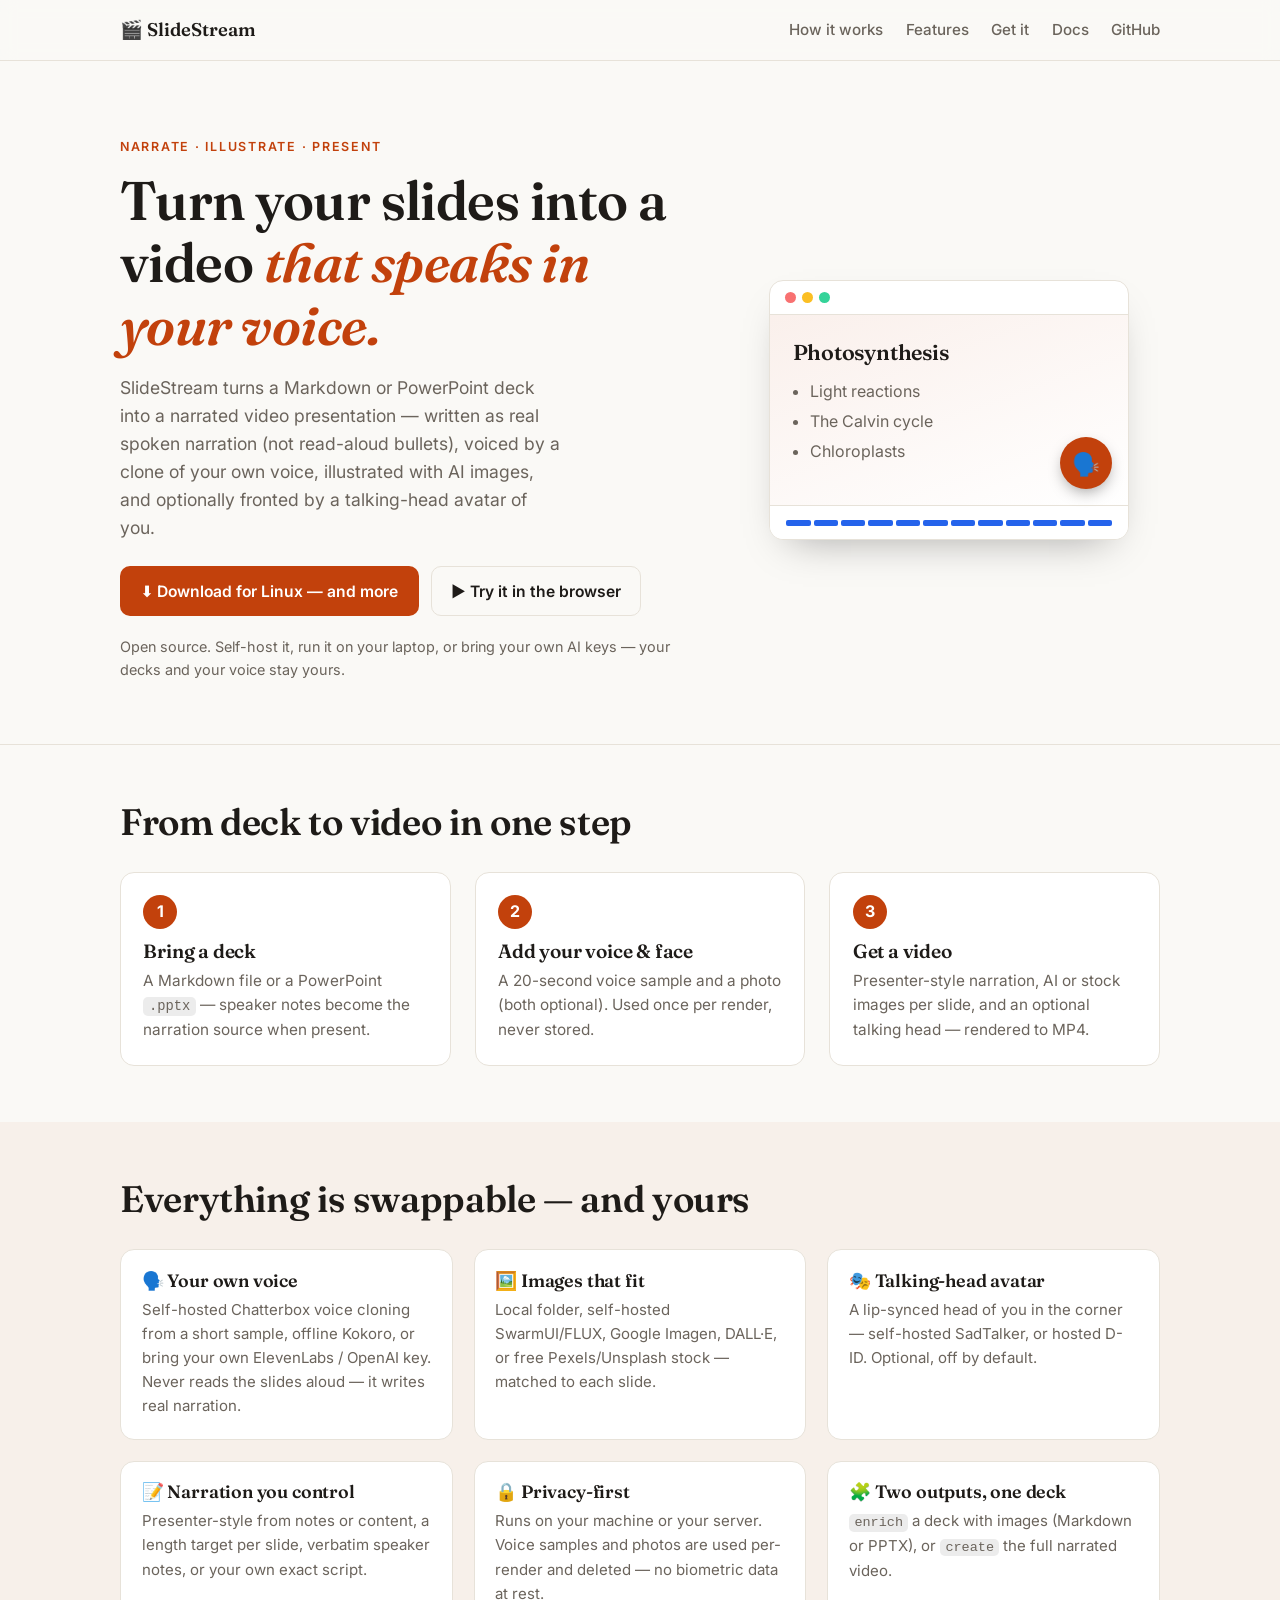
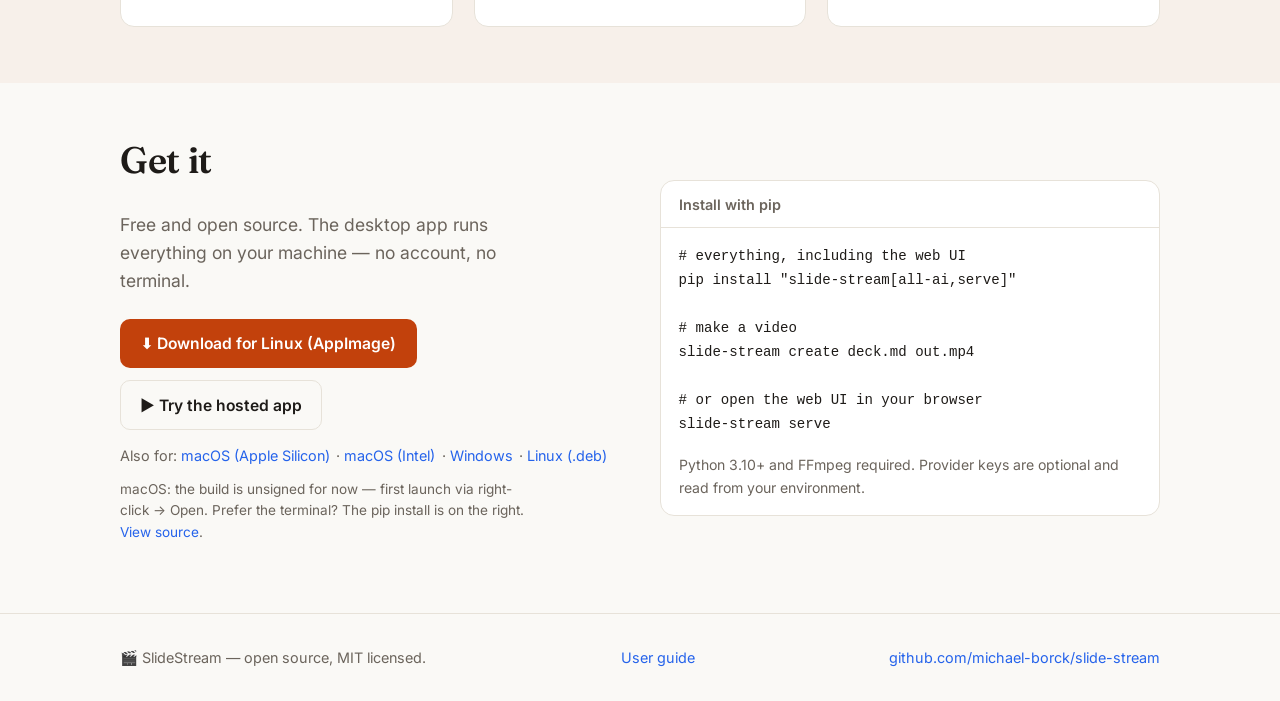
==== landing/index.html @ 820343b2 "chore(desktop): v0.1.21 bundling slide-stream[all]>=2.15.17" ====
<!DOCTYPE html>
<html lang="en">
<head>
  <meta charset="UTF-8">
  <meta name="viewport" content="width=device-width, initial-scale=1.0">
  <title>SlideStream — turn slides into narrated videos in your own voice</title>
  <meta name="description" content="Turn Markdown or PowerPoint decks into narrated video presentations — in your own cloned voice, with AI images and an optional talking-head avatar. Self-hosted or run locally. Open source.">
  <meta property="og:title" content="SlideStream — slides to narrated video, in your voice">
  <meta property="og:description" content="Markdown/PowerPoint → narrated video, with your cloned voice, AI images, and a talking-head avatar. Open source, self-hostable.">
  <meta property="og:type" content="website">
  <link rel="icon" href="favicon.svg" type="image/svg+xml">
  <link rel="preconnect" href="https://fonts.googleapis.com">
  <link href="https://fonts.googleapis.com/css2?family=Fraunces:opsz,wght@9..144,500;9..144,600&family=Inter:wght@400;500;600;700&display=swap" rel="stylesheet">
  <link rel="stylesheet" href="styles.css">
</head>
<body>
  <nav class="nav">
    <div class="container nav-inner">
      <a class="wordmark" href="#top">🎬 SlideStream</a>
      <div class="nav-links">
        <a href="#how">How it works</a>
        <a href="#features">Features</a>
        <a href="#get">Get it</a>
        <a href="https://github.com/michael-borck/slide-stream/blob/main/docs/USER_GUIDE.md">Docs</a>
        <a href="https://github.com/michael-borck/slide-stream">GitHub</a>
      </div>
    </div>
  </nav>

  <header class="hero" id="top">
    <div class="container hero-grid">
      <div class="hero-copy">
        <p class="eyebrow">Narrate · Illustrate · Present</p>
        <h1>Turn your slides into a video <em>that speaks in your voice.</em></h1>
        <p class="sub">
          SlideStream turns a Markdown or PowerPoint deck into a narrated video
          presentation — written as real spoken narration (not read-aloud
          bullets), voiced by a clone of your own voice, illustrated with AI
          images, and optionally fronted by a talking-head avatar of you.
        </p>
        <div class="cta-row">
          <a class="btn btn-primary" id="dlHero" href="#get">⬇ Download the app</a>
          <a class="btn btn-ghost" href="https://app.slidestream.eduserver.au">▶ Try it in the browser</a>
        </div>
        <p class="privacy-tag">Open source. Self-host it, run it on your laptop, or bring your own AI keys — your decks and your voice stay yours.</p>
      </div>

      <div class="hero-visual" aria-hidden="true">
        <div class="slide-card">
          <div class="slide-bar"><span></span><span></span><span></span></div>
          <div class="slide-body">
            <h3>Photosynthesis</h3>
            <ul><li>Light reactions</li><li>The Calvin cycle</li><li>Chloroplasts</li></ul>
            <div class="avatar-bubble">🗣️</div>
          </div>
          <div class="waveform"><i></i><i></i><i></i><i></i><i></i><i></i><i></i><i></i><i></i><i></i><i></i><i></i></div>
        </div>
      </div>
    </div>
  </header>

  <section class="section" id="how">
    <div class="container">
      <h2>From deck to video in one step</h2>
      <div class="steps">
        <div class="step"><div class="step-n">1</div><h3>Bring a deck</h3><p>A Markdown file or a PowerPoint <code>.pptx</code> — speaker notes become the narration source when present.</p></div>
        <div class="step"><div class="step-n">2</div><h3>Add your voice &amp; face</h3><p>A 20-second voice sample and a photo (both optional). Used once per render, never stored.</p></div>
        <div class="step"><div class="step-n">3</div><h3>Get a video</h3><p>Presenter-style narration, AI or stock images per slide, and an optional talking head — rendered to MP4.</p></div>
      </div>
    </div>
  </section>

  <section class="section alt" id="features">
    <div class="container">
      <h2>Everything is swappable — and yours</h2>
      <div class="feature-grid">
        <div class="feature"><h3>🗣️ Your own voice</h3><p>Self-hosted Chatterbox voice cloning from a short sample, offline Kokoro, or bring your own ElevenLabs / OpenAI key. Never reads the slides aloud — it writes real narration.</p></div>
        <div class="feature"><h3>🖼️ Images that fit</h3><p>Local folder, self-hosted SwarmUI/FLUX, Google Imagen, DALL·E, or free Pexels/Unsplash stock — matched to each slide.</p></div>
        <div class="feature"><h3>🎭 Talking-head avatar</h3><p>A lip-synced head of you in the corner — self-hosted SadTalker, or hosted D-ID. Optional, off by default.</p></div>
        <div class="feature"><h3>📝 Narration you control</h3><p>Presenter-style from notes or content, a length target per slide, verbatim speaker notes, or your own exact script.</p></div>
        <div class="feature"><h3>🔒 Privacy-first</h3><p>Runs on your machine or your server. Voice samples and photos are used per-render and deleted — no biometric data at rest.</p></div>
        <div class="feature"><h3>🧩 Two outputs, one deck</h3><p><code>enrich</code> a deck with images (Markdown or PPTX), or <code>create</code> the full narrated video.</p></div>
      </div>
    </div>
  </section>

  <section class="section" id="get">
    <div class="container get-grid">
      <div>
        <h2>Get it</h2>
        <p class="sub">Free and open source. The desktop app runs everything on your machine — no account, no terminal.<span id="dlVer"></span></p>
        <div class="cta-row">
          <a class="btn btn-primary" id="dlMain" href="https://github.com/michael-borck/slide-stream/releases/download/desktop-v0.1.21/SlideStream-macos-apple-silicon.dmg">⬇ Download the desktop app</a>
          <a class="btn btn-ghost" href="https://app.slidestream.eduserver.au">▶ Try the hosted app</a>
        </div>
        <p class="dl-others" id="dlOthers"></p>
        <p class="muted-note">macOS: the build is unsigned for now — first launch via right-click → Open.
        Prefer the terminal? The pip install is on the right. <a href="https://github.com/michael-borck/slide-stream">View source</a>.</p>
      </div>
      <div class="install-card">
        <div class="install-head">Install with pip</div>
        <pre><code># everything, including the web UI
pip install "slide-stream[all-ai,serve]"

# make a video
slide-stream create deck.md out.mp4

# or open the web UI in your browser
slide-stream serve</code></pre>
        <p class="muted">Python 3.10+ and FFmpeg required. Provider keys are optional and read from your environment.</p>
      </div>
    </div>
  </section>

  <footer class="footer">
    <div class="container footer-inner">
      <span>🎬 SlideStream — open source, MIT licensed.</span>
      <a href="https://github.com/michael-borck/slide-stream/blob/main/docs/USER_GUIDE.md">User guide</a>
      <a href="https://github.com/michael-borck/slide-stream">github.com/michael-borck/slide-stream</a>
    </div>
  </footer>

  <script>
  // Platform-detected desktop downloads. The desktop app ships under its own
  // `desktop-*` tags, which are NOT the repo's marked "Latest" release (that's
  // the pip package). So we can't use /releases/latest/download; instead we
  // link to a specific desktop tag and auto-upgrade it to the newest desktop
  // release found via the API. FALLBACK_TAG keeps every link working before the
  // API resolves and if it's rate-limited — bump it whenever a desktop build ships.
  (function () {
    var REPO = "michael-borck/slide-stream";
    var FALLBACK_TAG = "desktop-v0.1.21";
    var tag = FALLBACK_TAG;
    var DL = function (n) {
      return "https://github.com/" + REPO + "/releases/download/" + tag + "/" + n;
    };
    var ALL = {
      "mac-arm":  { label: "macOS (Apple Silicon)", file: "SlideStream-macos-apple-silicon.dmg" },
      "mac-intel":{ label: "macOS (Intel)",         file: "SlideStream-macos-intel.dmg" },
      "windows":  { label: "Windows",               file: "SlideStream-windows-setup.exe" },
      "linux":    { label: "Linux (AppImage)",      file: "SlideStream-linux.AppImage" },
      "linux-deb":{ label: "Linux (.deb)",          file: "SlideStream-linux.deb" }
    };
    function detect() {
      var ua = (navigator.userAgent || "").toLowerCase();
      if (ua.indexOf("mac") !== -1) return "mac-arm";     // arch not detectable; default modern
      if (ua.indexOf("win") !== -1) return "windows";
      if (ua.indexOf("linux") !== -1) return "linux";
      return null;
    }
    // The hero button scrolls to #get (all platforms listed there) rather
    // than downloading blind; only the Get-it button deep-links the installer.
    var main = document.getElementById("dlMain"), hero = document.getElementById("dlHero");
    var pick = detect();
    function render() {
      if (pick) {
        main.href = DL(ALL[pick].file);
        main.textContent = "⬇ Download for " + ALL[pick].label;
        hero.textContent = "⬇ Download for " +
          ALL[pick].label.replace(/ \((Apple Silicon|AppImage)\)/, "") + " — and more";
      }
      var others = Object.keys(ALL).filter(function (k) { return k !== pick; })
        .map(function (k) { return '<a href="' + DL(ALL[k].file) + '">' + ALL[k].label + "</a>"; });
      document.getElementById("dlOthers").innerHTML = "Also for: " + others.join(" · ");
    }
    render();
    // Find the newest desktop release and repoint everything at it.
    fetch("https://api.github.com/repos/" + REPO + "/releases")
      .then(function (r) { return r.ok ? r.json() : null; })
      .then(function (rels) {
        if (!rels || !rels.length) return;
        var latest = rels.filter(function (rel) {
          return rel.tag_name &&
            rel.tag_name.indexOf("desktop-") === 0 &&
            !rel.draft && !rel.prerelease;
        })[0]; // API returns releases newest-first
        if (!latest) return;
        tag = latest.tag_name;
        render();
        document.getElementById("dlVer").textContent =
          " Latest: " + tag.replace("desktop-", "") + ".";
      }).catch(function () {});
  })();
  </script>
</body>
</html>
---- landing/styles.css ----
:root{
  --bg:#faf9f6; --ink:#1e1b18; --muted:#6b645c; --line:#e7e2d9;
  --accent:#c2410c; --accent-2:#2563eb; --card:#ffffff;
  --radius:14px; --maxw:1080px;
}
@media (prefers-color-scheme: dark){
  :root{--bg:#17150f;--ink:#f2ede3;--muted:#a89f92;--line:#2c2820;--card:#201d16;}
}
*{box-sizing:border-box}
html{scroll-behavior:smooth}
body{margin:0;font-family:Inter,system-ui,sans-serif;background:var(--bg);color:var(--ink);line-height:1.6}
.container{max-width:var(--maxw);margin:0 auto;padding:0 1.25rem}
h1,h2,h3{font-family:Fraunces,Georgia,serif;font-weight:600;line-height:1.15;letter-spacing:-.01em}
a{color:var(--accent-2);text-decoration:none}
code{font-family:ui-monospace,SFMono-Regular,Menlo,monospace;font-size:.9em;background:rgba(120,120,120,.14);padding:.1em .4em;border-radius:5px}

/* nav */
.nav{position:sticky;top:0;z-index:10;backdrop-filter:blur(8px);background:color-mix(in srgb,var(--bg) 85%,transparent);border-bottom:1px solid var(--line)}
.nav-inner{display:flex;align-items:center;justify-content:space-between;height:60px}
.wordmark{font-family:Fraunces,serif;font-weight:600;font-size:1.15rem;color:var(--ink)}
.nav-links{display:flex;gap:1.4rem;align-items:center}
.nav-links a{color:var(--muted);font-weight:500;font-size:.95rem}
.nav-links a:hover{color:var(--ink)}
@media(max-width:640px){.nav-links a:not(:last-child){display:none}}

/* hero */
.hero{padding:4rem 0 3rem;border-bottom:1px solid var(--line)}
.hero-grid{display:grid;grid-template-columns:1.15fr .85fr;gap:3rem;align-items:center}
@media(max-width:820px){.hero-grid{grid-template-columns:1fr;gap:2rem}}
.eyebrow{text-transform:uppercase;letter-spacing:.14em;font-size:.78rem;font-weight:600;color:var(--accent)}
.hero h1{font-size:clamp(2.1rem,5vw,3.4rem);margin:.4rem 0 1rem}
.hero h1 em{font-style:italic;color:var(--accent)}
.sub{font-size:1.1rem;color:var(--muted);margin:0 0 1.5rem;max-width:40ch}
.cta-row{display:flex;gap:.75rem;flex-wrap:wrap}
.btn{display:inline-block;padding:.7rem 1.2rem;border-radius:10px;font-weight:600;font-size:.98rem;border:1.5px solid transparent;transition:transform .06s ease}
.btn:active{transform:translateY(1px)}
.btn-primary{background:var(--accent);color:#fff}
.btn-ghost{border-color:var(--line);color:var(--ink)}
.btn-ghost:hover{border-color:var(--accent)}
.privacy-tag{margin-top:1.2rem;font-size:.9rem;color:var(--muted)}

/* hero visual */
.hero-visual{display:flex;justify-content:center}
.slide-card{width:100%;max-width:360px;background:var(--card);border:1px solid var(--line);border-radius:var(--radius);box-shadow:0 18px 40px -20px rgba(0,0,0,.35);overflow:hidden}
.slide-bar{display:flex;gap:.4rem;padding:.7rem .9rem;border-bottom:1px solid var(--line)}
.slide-bar span{width:11px;height:11px;border-radius:50%;background:var(--line)}
.slide-bar span:first-child{background:#f87171}.slide-bar span:nth-child(2){background:#fbbf24}.slide-bar span:nth-child(3){background:#34d399}
.slide-body{position:relative;padding:1.4rem 1.4rem 1.1rem;min-height:190px;background:linear-gradient(160deg,color-mix(in srgb,var(--accent) 8%,var(--card)),var(--card))}
.slide-body h3{margin:.2rem 0 .8rem;font-size:1.35rem}
.slide-body ul{margin:0;padding-left:1.1rem;color:var(--muted)}
.slide-body li{margin:.3rem 0}
.avatar-bubble{position:absolute;right:1rem;bottom:1rem;width:52px;height:52px;border-radius:50%;background:var(--accent);color:#fff;display:grid;place-items:center;font-size:1.4rem;box-shadow:0 6px 16px -4px rgba(0,0,0,.4)}
.waveform{display:flex;align-items:center;gap:3px;height:34px;padding:0 1rem;background:var(--card);border-top:1px solid var(--line)}
.waveform i{flex:1;background:var(--accent-2);border-radius:2px;height:20%;animation:wav 1.1s ease-in-out infinite}
.waveform i:nth-child(2n){animation-delay:.15s}.waveform i:nth-child(3n){animation-delay:.3s}.waveform i:nth-child(4n){animation-delay:.45s}
@keyframes wav{0%,100%{height:18%}50%{height:85%}}
@media(prefers-reduced-motion:reduce){.waveform i{animation:none;height:45%}}

/* sections */
.section{padding:3.5rem 0}
.section.alt{background:color-mix(in srgb,var(--accent) 5%,var(--bg))}
.section h2{font-size:clamp(1.6rem,3.5vw,2.3rem);margin:0 0 1.8rem}
.steps{display:grid;grid-template-columns:repeat(3,1fr);gap:1.5rem}
@media(max-width:760px){.steps{grid-template-columns:1fr}}
.step{background:var(--card);border:1px solid var(--line);border-radius:var(--radius);padding:1.4rem}
.step-n{width:34px;height:34px;border-radius:50%;background:var(--accent);color:#fff;display:grid;place-items:center;font-weight:700;margin-bottom:.7rem}
.step h3{margin:.2rem 0 .4rem;font-size:1.2rem}
.step p{margin:0;color:var(--muted);font-size:.96rem}

.feature-grid{display:grid;grid-template-columns:repeat(3,1fr);gap:1.3rem}
@media(max-width:820px){.feature-grid{grid-template-columns:1fr 1fr}}
@media(max-width:540px){.feature-grid{grid-template-columns:1fr}}
.feature{background:var(--card);border:1px solid var(--line);border-radius:var(--radius);padding:1.3rem}
.feature h3{margin:0 0 .4rem;font-size:1.12rem}
.feature p{margin:0;color:var(--muted);font-size:.94rem}

/* get */
.get-grid{display:grid;grid-template-columns:1fr 1fr;gap:2.5rem;align-items:center}
@media(max-width:820px){.get-grid{grid-template-columns:1fr}}
.install-card{background:var(--card);border:1px solid var(--line);border-radius:var(--radius);overflow:hidden}
.install-head{padding:.7rem 1.1rem;border-bottom:1px solid var(--line);font-weight:600;font-size:.9rem;color:var(--muted)}
.install-card pre{margin:0;padding:1.1rem;overflow-x:auto;background:transparent}
.install-card code{background:none;padding:0;font-size:.88rem;line-height:1.7;color:var(--ink)}
.install-card .muted{padding:0 1.1rem 1rem;margin:0}
.muted{color:var(--muted);font-size:.88rem}

/* footer */
.footer{border-top:1px solid var(--line);padding:2rem 0}
.footer-inner{display:flex;justify-content:space-between;gap:1rem;flex-wrap:wrap;color:var(--muted);font-size:.9rem}

/* desktop download links */
.dl-others{font-size:.9rem;color:var(--muted);margin:.9rem 0 0}
.dl-others a{color:var(--accent-2);margin-right:.15rem}
.muted-note{font-size:.85rem;color:var(--muted);margin-top:.7rem;max-width:46ch}
#dlVer{color:var(--accent);font-weight:600}
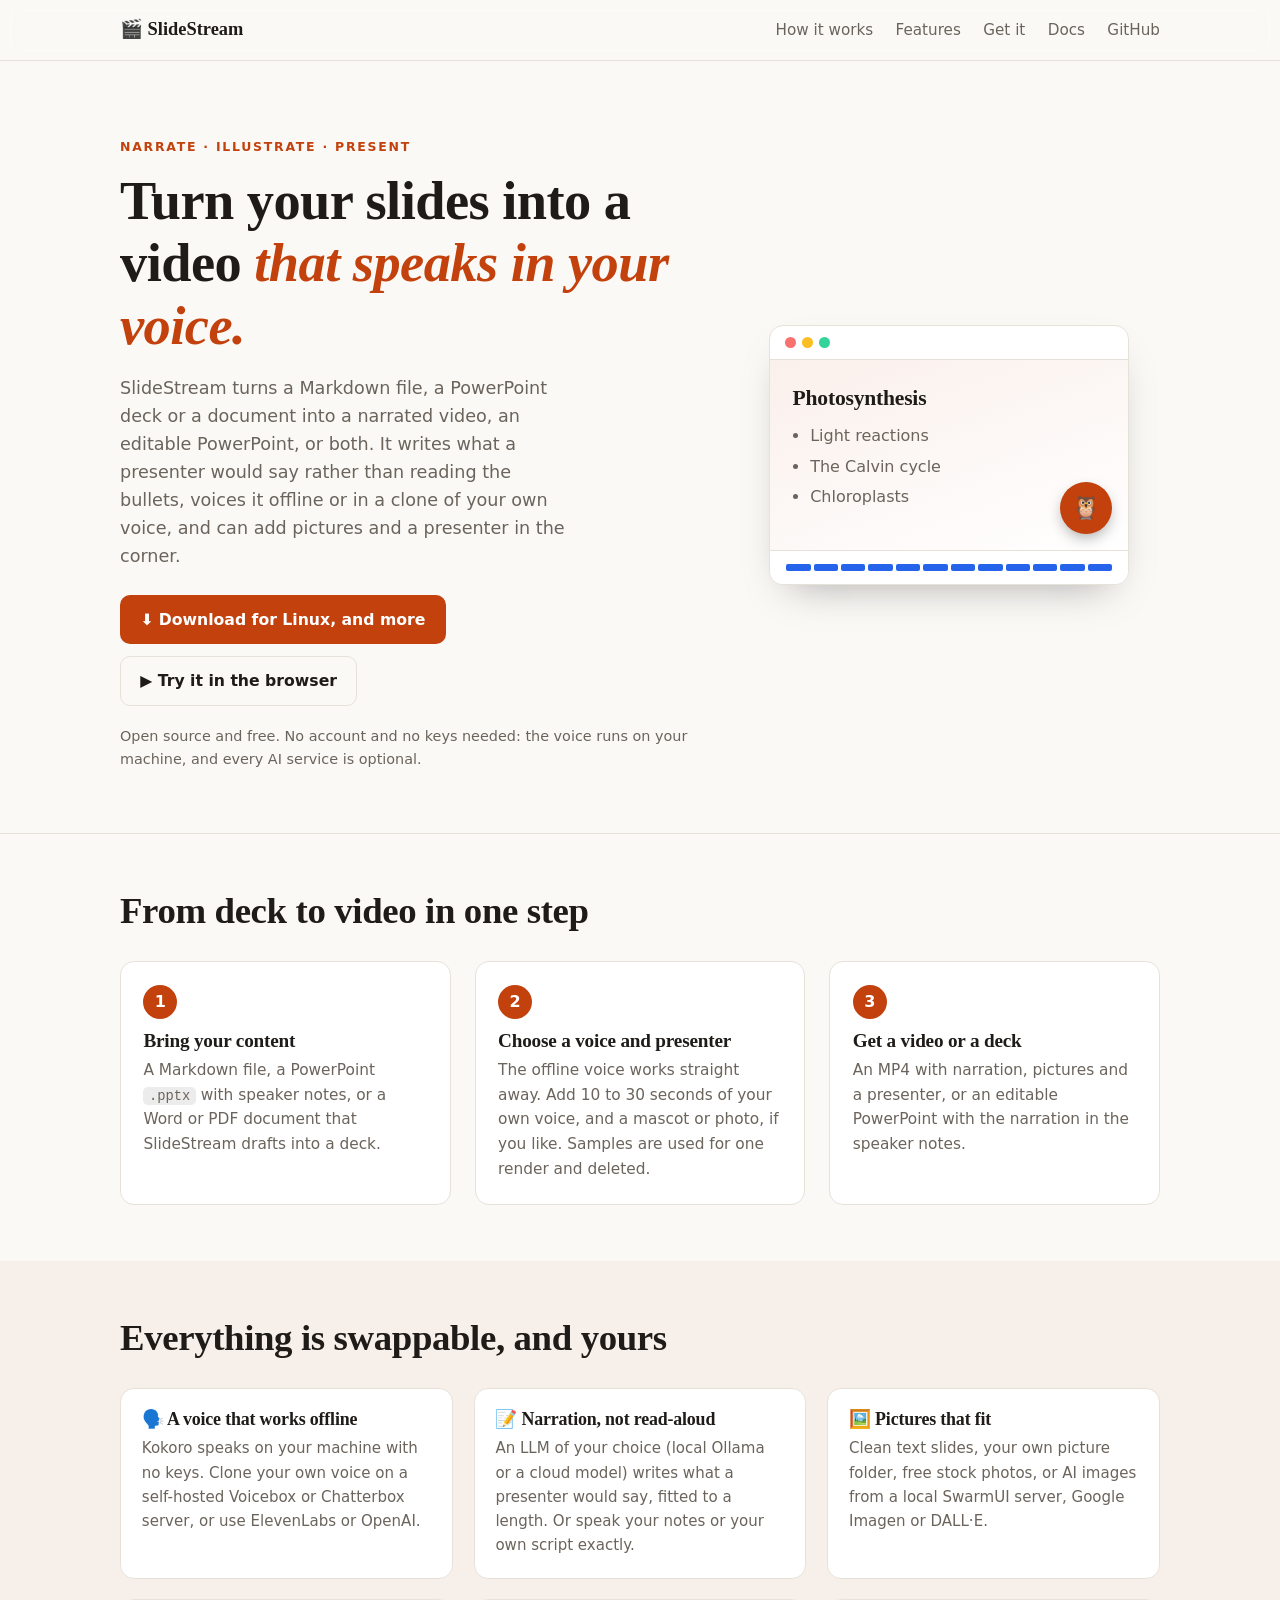
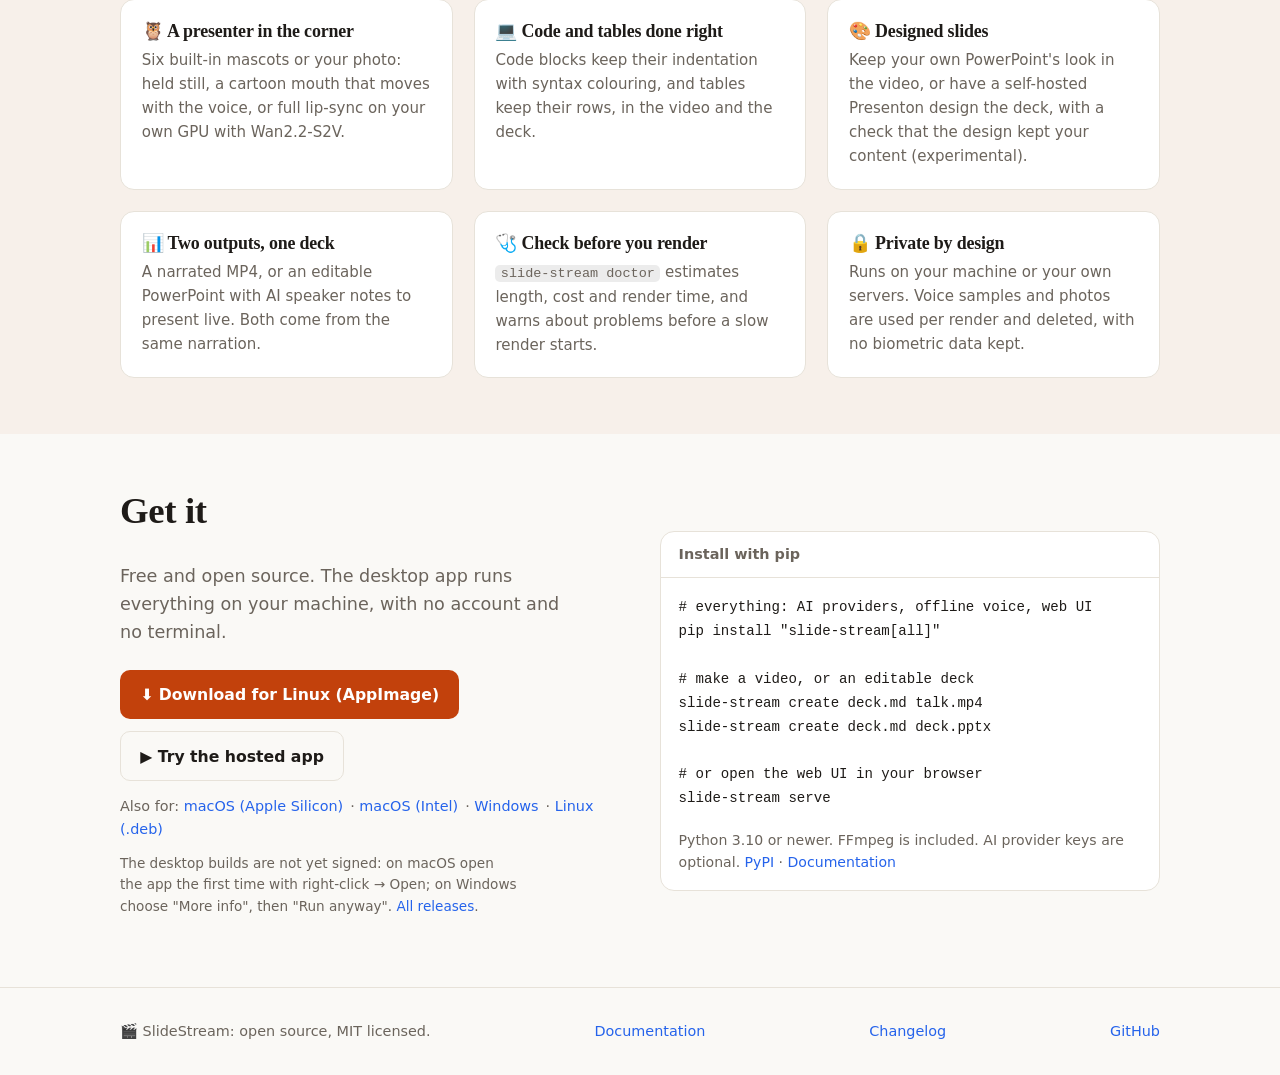
==== commit d3571d5f: "feat(landing): current features, new domain, accessibility fixes - Describe 2.16: offline Kokoro voi" ====
--- a/landing/index.html
+++ b/landing/index.html
@@ -3,46 +3,49 @@
 <head>
   <meta charset="UTF-8">
   <meta name="viewport" content="width=device-width, initial-scale=1.0">
-  <title>SlideStream — turn slides into narrated videos in your own voice</title>
-  <meta name="description" content="Turn Markdown or PowerPoint decks into narrated video presentations — in your own cloned voice, with AI images and an optional talking-head avatar. Self-hosted or run locally. Open source.">
-  <meta property="og:title" content="SlideStream — slides to narrated video, in your voice">
-  <meta property="og:description" content="Markdown/PowerPoint → narrated video, with your cloned voice, AI images, and a talking-head avatar. Open source, self-hostable.">
+  <title>SlideStream: turn slides into narrated videos</title>
+  <meta name="description" content="Turn Markdown, PowerPoint or a document into a narrated video or an editable PowerPoint. Offline voice by default, your own cloned voice, pictures and a presenter. Open source, runs on your machine.">
+  <link rel="canonical" href="https://slidestream.borck.education/">
+  <meta property="og:title" content="SlideStream: slides to narrated video">
+  <meta property="og:description" content="Markdown, PowerPoint or a document into a narrated video or an editable deck. Offline voice, your own cloned voice, pictures and a presenter. Open source.">
   <meta property="og:type" content="website">
+  <meta property="og:url" content="https://slidestream.borck.education/">
   <link rel="icon" href="favicon.svg" type="image/svg+xml">
-  <link rel="preconnect" href="https://fonts.googleapis.com">
-  <link href="https://fonts.googleapis.com/css2?family=Fraunces:opsz,wght@9..144,500;9..144,600&family=Inter:wght@400;500;600;700&display=swap" rel="stylesheet">
   <link rel="stylesheet" href="styles.css">
 </head>
 <body>
-  <nav class="nav">
+  <a class="skip-link" href="#main">Skip to content</a>
+  <nav class="nav" aria-label="Main">
     <div class="container nav-inner">
-      <a class="wordmark" href="#top">🎬 SlideStream</a>
+      <a class="wordmark" href="#top"><span aria-hidden="true">🎬 </span>SlideStream</a>
       <div class="nav-links">
-        <a href="#how">How it works</a>
-        <a href="#features">Features</a>
-        <a href="#get">Get it</a>
-        <a href="https://github.com/michael-borck/slide-stream/blob/main/docs/USER_GUIDE.md">Docs</a>
+        <a class="nav-page" href="#how">How it works</a>
+        <a class="nav-page" href="#features">Features</a>
+        <a class="nav-page" href="#get">Get it</a>
+        <a href="https://slidestream.borck.education/docs/">Docs</a>
         <a href="https://github.com/michael-borck/slide-stream">GitHub</a>
       </div>
     </div>
   </nav>
 
+  <main id="main">
   <header class="hero" id="top">
     <div class="container hero-grid">
       <div class="hero-copy">
         <p class="eyebrow">Narrate · Illustrate · Present</p>
         <h1>Turn your slides into a video <em>that speaks in your voice.</em></h1>
         <p class="sub">
-          SlideStream turns a Markdown or PowerPoint deck into a narrated video
-          presentation — written as real spoken narration (not read-aloud
-          bullets), voiced by a clone of your own voice, illustrated with AI
-          images, and optionally fronted by a talking-head avatar of you.
+          SlideStream turns a Markdown file, a PowerPoint deck or a document
+          into a narrated video, an editable PowerPoint, or both. It writes
+          what a presenter would say rather than reading the bullets, voices
+          it offline or in a clone of your own voice, and can add pictures and
+          a presenter in the corner.
         </p>
         <div class="cta-row">
-          <a class="btn btn-primary" id="dlHero" href="#get">⬇ Download the app</a>
-          <a class="btn btn-ghost" href="https://app.slidestream.eduserver.au">▶ Try it in the browser</a>
+          <a class="btn btn-primary" id="dlHero" href="#get"><span aria-hidden="true">⬇ </span>Download the app</a>
+          <a class="btn btn-ghost" href="https://app.slidestream.borck.education"><span aria-hidden="true">▶ </span>Try it in the browser</a>
         </div>
-        <p class="privacy-tag">Open source. Self-host it, run it on your laptop, or bring your own AI keys — your decks and your voice stay yours.</p>
+        <p class="privacy-tag">Open source and free. No account and no keys needed: the voice runs on your machine, and every AI service is optional.</p>
       </div>
 
       <div class="hero-visual" aria-hidden="true">
@@ -51,7 +54,7 @@
           <div class="slide-body">
             <h3>Photosynthesis</h3>
             <ul><li>Light reactions</li><li>The Calvin cycle</li><li>Chloroplasts</li></ul>
-            <div class="avatar-bubble">🗣️</div>
+            <div class="avatar-bubble">🦉</div>
           </div>
           <div class="waveform"><i></i><i></i><i></i><i></i><i></i><i></i><i></i><i></i><i></i><i></i><i></i><i></i></div>
         </div>
@@ -63,23 +66,26 @@
     <div class="container">
       <h2>From deck to video in one step</h2>
       <div class="steps">
-        <div class="step"><div class="step-n">1</div><h3>Bring a deck</h3><p>A Markdown file or a PowerPoint <code>.pptx</code> — speaker notes become the narration source when present.</p></div>
-        <div class="step"><div class="step-n">2</div><h3>Add your voice &amp; face</h3><p>A 20-second voice sample and a photo (both optional). Used once per render, never stored.</p></div>
-        <div class="step"><div class="step-n">3</div><h3>Get a video</h3><p>Presenter-style narration, AI or stock images per slide, and an optional talking head — rendered to MP4.</p></div>
+        <div class="step"><div class="step-n" aria-hidden="true">1</div><h3>Bring your content</h3><p>A Markdown file, a PowerPoint <code>.pptx</code> with speaker notes, or a Word or PDF document that SlideStream drafts into a deck.</p></div>
+        <div class="step"><div class="step-n" aria-hidden="true">2</div><h3>Choose a voice and presenter</h3><p>The offline voice works straight away. Add 10 to 30 seconds of your own voice, and a mascot or photo, if you like. Samples are used for one render and deleted.</p></div>
+        <div class="step"><div class="step-n" aria-hidden="true">3</div><h3>Get a video or a deck</h3><p>An MP4 with narration, pictures and a presenter, or an editable PowerPoint with the narration in the speaker notes.</p></div>
       </div>
     </div>
   </section>
 
   <section class="section alt" id="features">
     <div class="container">
-      <h2>Everything is swappable — and yours</h2>
+      <h2>Everything is swappable, and yours</h2>
       <div class="feature-grid">
-        <div class="feature"><h3>🗣️ Your own voice</h3><p>Self-hosted Chatterbox voice cloning from a short sample, offline Kokoro, or bring your own ElevenLabs / OpenAI key. Never reads the slides aloud — it writes real narration.</p></div>
-        <div class="feature"><h3>🖼️ Images that fit</h3><p>Local folder, self-hosted SwarmUI/FLUX, Google Imagen, DALL·E, or free Pexels/Unsplash stock — matched to each slide.</p></div>
-        <div class="feature"><h3>🎭 Talking-head avatar</h3><p>A lip-synced head of you in the corner — self-hosted SadTalker, or hosted D-ID. Optional, off by default.</p></div>
-        <div class="feature"><h3>📝 Narration you control</h3><p>Presenter-style from notes or content, a length target per slide, verbatim speaker notes, or your own exact script.</p></div>
-        <div class="feature"><h3>🔒 Privacy-first</h3><p>Runs on your machine or your server. Voice samples and photos are used per-render and deleted — no biometric data at rest.</p></div>
-        <div class="feature"><h3>🧩 Two outputs, one deck</h3><p><code>enrich</code> a deck with images (Markdown or PPTX), or <code>create</code> the full narrated video.</p></div>
+        <div class="feature"><h3><span aria-hidden="true">🗣️ </span>A voice that works offline</h3><p>Kokoro speaks on your machine with no keys. Clone your own voice on a self-hosted Voicebox or Chatterbox server, or use ElevenLabs or OpenAI.</p></div>
+        <div class="feature"><h3><span aria-hidden="true">📝 </span>Narration, not read-aloud</h3><p>An LLM of your choice (local Ollama or a cloud model) writes what a presenter would say, fitted to a length. Or speak your notes or your own script exactly.</p></div>
+        <div class="feature"><h3><span aria-hidden="true">🖼️ </span>Pictures that fit</h3><p>Clean text slides, your own picture folder, free stock photos, or AI images from a local SwarmUI server, Google Imagen or DALL·E.</p></div>
+        <div class="feature"><h3><span aria-hidden="true">🦉 </span>A presenter in the corner</h3><p>Six built-in mascots or your photo: held still, a cartoon mouth that moves with the voice, or full lip-sync on your own GPU with Wan2.2-S2V.</p></div>
+        <div class="feature"><h3><span aria-hidden="true">💻 </span>Code and tables done right</h3><p>Code blocks keep their indentation with syntax colouring, and tables keep their rows, in the video and the deck.</p></div>
+        <div class="feature"><h3><span aria-hidden="true">🎨 </span>Designed slides</h3><p>Keep your own PowerPoint's look in the video, or have a self-hosted Presenton design the deck, with a check that the design kept your content (experimental).</p></div>
+        <div class="feature"><h3><span aria-hidden="true">📊 </span>Two outputs, one deck</h3><p>A narrated MP4, or an editable PowerPoint with AI speaker notes to present live. Both come from the same narration.</p></div>
+        <div class="feature"><h3><span aria-hidden="true">🩺 </span>Check before you render</h3><p><code>slide-stream doctor</code> estimates length, cost and render time, and warns about problems before a slow render starts.</p></div>
+        <div class="feature"><h3><span aria-hidden="true">🔒 </span>Private by design</h3><p>Runs on your machine or your own servers. Voice samples and photos are used per render and deleted, with no biometric data kept.</p></div>
       </div>
     </div>
   </section>
@@ -88,48 +94,52 @@
     <div class="container get-grid">
       <div>
         <h2>Get it</h2>
-        <p class="sub">Free and open source. The desktop app runs everything on your machine — no account, no terminal.<span id="dlVer"></span></p>
+        <p class="sub">Free and open source. The desktop app runs everything on your machine, with no account and no terminal.<span id="dlVer"></span></p>
         <div class="cta-row">
-          <a class="btn btn-primary" id="dlMain" href="https://github.com/michael-borck/slide-stream/releases/download/desktop-v0.1.21/SlideStream-macos-apple-silicon.dmg">⬇ Download the desktop app</a>
-          <a class="btn btn-ghost" href="https://app.slidestream.eduserver.au">▶ Try the hosted app</a>
+          <a class="btn btn-primary" id="dlMain" href="https://github.com/michael-borck/slide-stream/releases/download/desktop-v0.1.27/SlideStream-macos-apple-silicon.dmg"><span aria-hidden="true">⬇ </span>Download the desktop app</a>
+          <a class="btn btn-ghost" href="https://app.slidestream.borck.education"><span aria-hidden="true">▶ </span>Try the hosted app</a>
         </div>
         <p class="dl-others" id="dlOthers"></p>
-        <p class="muted-note">macOS: the build is unsigned for now — first launch via right-click → Open.
-        Prefer the terminal? The pip install is on the right. <a href="https://github.com/michael-borck/slide-stream">View source</a>.</p>
+        <p class="muted-note">The desktop builds are not yet signed: on macOS open the app the first time with right-click → Open; on Windows choose "More info", then "Run anyway".
+        <a href="https://github.com/michael-borck/slide-stream/releases">All releases</a>.</p>
       </div>
       <div class="install-card">
         <div class="install-head">Install with pip</div>
-        <pre><code># everything, including the web UI
-pip install "slide-stream[all-ai,serve]"
+        <pre><code># everything: AI providers, offline voice, web UI
+pip install "slide-stream[all]"
 
-# make a video
-slide-stream create deck.md out.mp4
+# make a video, or an editable deck
+slide-stream create deck.md talk.mp4
+slide-stream create deck.md deck.pptx
 
 # or open the web UI in your browser
 slide-stream serve</code></pre>
-        <p class="muted">Python 3.10+ and FFmpeg required. Provider keys are optional and read from your environment.</p>
+        <p class="muted">Python 3.10 or newer. FFmpeg is included. AI provider keys are optional.
+        <a href="https://pypi.org/project/slide-stream/">PyPI</a> ·
+        <a href="https://slidestream.borck.education/docs/">Documentation</a></p>
       </div>
     </div>
   </section>
+  </main>
 
   <footer class="footer">
     <div class="container footer-inner">
-      <span>🎬 SlideStream — open source, MIT licensed.</span>
-      <a href="https://github.com/michael-borck/slide-stream/blob/main/docs/USER_GUIDE.md">User guide</a>
-      <a href="https://github.com/michael-borck/slide-stream">github.com/michael-borck/slide-stream</a>
+      <span><span aria-hidden="true">🎬 </span>SlideStream: open source, MIT licensed.</span>
+      <a href="https://slidestream.borck.education/docs/">Documentation</a>
+      <a href="https://slidestream.borck.education/docs/CHANGELOG/">Changelog</a>
+      <a href="https://github.com/michael-borck/slide-stream">GitHub</a>
     </div>
   </footer>
 
   <script>
   // Platform-detected desktop downloads. The desktop app ships under its own
-  // `desktop-*` tags, which are NOT the repo's marked "Latest" release (that's
-  // the pip package). So we can't use /releases/latest/download; instead we
-  // link to a specific desktop tag and auto-upgrade it to the newest desktop
-  // release found via the API. FALLBACK_TAG keeps every link working before the
-  // API resolves and if it's rate-limited — bump it whenever a desktop build ships.
+  // `desktop-*` tags, which are not the repo's "Latest" release (that is the
+  // pip package), so /releases/latest/download cannot be used. Links point at
+  // FALLBACK_TAG and are upgraded to the newest desktop release found via the
+  // GitHub API. Bump FALLBACK_TAG whenever a desktop build ships.
   (function () {
     var REPO = "michael-borck/slide-stream";
-    var FALLBACK_TAG = "desktop-v0.1.21";
+    var FALLBACK_TAG = "desktop-v0.1.27";
     var tag = FALLBACK_TAG;
     var DL = function (n) {
       return "https://github.com/" + REPO + "/releases/download/" + tag + "/" + n;
@@ -152,12 +162,13 @@
     // than downloading blind; only the Get-it button deep-links the installer.
     var main = document.getElementById("dlMain"), hero = document.getElementById("dlHero");
     var pick = detect();
+    var arrow = '<span aria-hidden="true">⬇ </span>';
     function render() {
       if (pick) {
         main.href = DL(ALL[pick].file);
-        main.textContent = "⬇ Download for " + ALL[pick].label;
-        hero.textContent = "⬇ Download for " +
-          ALL[pick].label.replace(/ \((Apple Silicon|AppImage)\)/, "") + " — and more";
+        main.innerHTML = arrow + "Download for " + ALL[pick].label;
+        hero.innerHTML = arrow + "Download for " +
+          ALL[pick].label.replace(/ \((Apple Silicon|AppImage)\)/, "") + ", and more";
       }
       var others = Object.keys(ALL).filter(function (k) { return k !== pick; })
         .map(function (k) { return '<a href="' + DL(ALL[k].file) + '">' + ALL[k].label + "</a>"; });
--- a/landing/styles.css
+++ b/landing/styles.css
@@ -1,35 +1,41 @@
 :root{
   --bg:#faf9f6; --ink:#1e1b18; --muted:#6b645c; --line:#e7e2d9;
-  --accent:#c2410c; --accent-2:#2563eb; --card:#ffffff;
+  --accent:#c2410c; --accent-text:#c2410c; --accent-2:#2563eb; --card:#ffffff;
+  /* System fonts: no third-party font requests (the page promises privacy). */
+  --font-sans:system-ui,-apple-system,"Segoe UI",Roboto,"Helvetica Neue",Arial,sans-serif;
+  --font-serif:"Iowan Old Style","Palatino Linotype",Palatino,Georgia,serif;
   --radius:14px; --maxw:1080px;
 }
 @media (prefers-color-scheme: dark){
-  :root{--bg:#17150f;--ink:#f2ede3;--muted:#a89f92;--line:#2c2820;--card:#201d16;}
+  /* Dark mode: lighter accent and link colours for text (WCAG AA). Buttons
+     keep --accent as their background, with white text. */
+  :root{--bg:#17150f;--ink:#f2ede3;--muted:#a89f92;--line:#2c2820;--card:#201d16;
+        --accent-text:#fb923c;--accent-2:#93c5fd;}
 }
 *{box-sizing:border-box}
 html{scroll-behavior:smooth}
-body{margin:0;font-family:Inter,system-ui,sans-serif;background:var(--bg);color:var(--ink);line-height:1.6}
+body{margin:0;font-family:var(--font-sans);background:var(--bg);color:var(--ink);line-height:1.6}
 .container{max-width:var(--maxw);margin:0 auto;padding:0 1.25rem}
-h1,h2,h3{font-family:Fraunces,Georgia,serif;font-weight:600;line-height:1.15;letter-spacing:-.01em}
+h1,h2,h3{font-family:var(--font-serif);font-weight:600;line-height:1.15;letter-spacing:-.01em}
 a{color:var(--accent-2);text-decoration:none}
 code{font-family:ui-monospace,SFMono-Regular,Menlo,monospace;font-size:.9em;background:rgba(120,120,120,.14);padding:.1em .4em;border-radius:5px}
 
 /* nav */
 .nav{position:sticky;top:0;z-index:10;backdrop-filter:blur(8px);background:color-mix(in srgb,var(--bg) 85%,transparent);border-bottom:1px solid var(--line)}
 .nav-inner{display:flex;align-items:center;justify-content:space-between;height:60px}
-.wordmark{font-family:Fraunces,serif;font-weight:600;font-size:1.15rem;color:var(--ink)}
+.wordmark{font-family:var(--font-serif);font-weight:600;font-size:1.15rem;color:var(--ink)}
 .nav-links{display:flex;gap:1.4rem;align-items:center}
 .nav-links a{color:var(--muted);font-weight:500;font-size:.95rem}
 .nav-links a:hover{color:var(--ink)}
-@media(max-width:640px){.nav-links a:not(:last-child){display:none}}
+@media(max-width:640px){.nav-links .nav-page{display:none}}
 
 /* hero */
 .hero{padding:4rem 0 3rem;border-bottom:1px solid var(--line)}
 .hero-grid{display:grid;grid-template-columns:1.15fr .85fr;gap:3rem;align-items:center}
 @media(max-width:820px){.hero-grid{grid-template-columns:1fr;gap:2rem}}
-.eyebrow{text-transform:uppercase;letter-spacing:.14em;font-size:.78rem;font-weight:600;color:var(--accent)}
+.eyebrow{text-transform:uppercase;letter-spacing:.14em;font-size:.78rem;font-weight:600;color:var(--accent-text)}
 .hero h1{font-size:clamp(2.1rem,5vw,3.4rem);margin:.4rem 0 1rem}
-.hero h1 em{font-style:italic;color:var(--accent)}
+.hero h1 em{font-style:italic;color:var(--accent-text)}
 .sub{font-size:1.1rem;color:var(--muted);margin:0 0 1.5rem;max-width:40ch}
 .cta-row{display:flex;gap:.75rem;flex-wrap:wrap}
 .btn{display:inline-block;padding:.7rem 1.2rem;border-radius:10px;font-weight:600;font-size:.98rem;border:1.5px solid transparent;transition:transform .06s ease}
@@ -92,4 +98,10 @@
 .dl-others{font-size:.9rem;color:var(--muted);margin:.9rem 0 0}
 .dl-others a{color:var(--accent-2);margin-right:.15rem}
 .muted-note{font-size:.85rem;color:var(--muted);margin-top:.7rem;max-width:46ch}
-#dlVer{color:var(--accent);font-weight:600}
+#dlVer{color:var(--accent-text);font-weight:600}
+
+/* accessibility */
+.skip-link{position:absolute;left:-999px;top:.5rem;z-index:20;background:var(--card);color:var(--ink);padding:.5rem .9rem;border-radius:8px;border:2px solid var(--accent-2)}
+.skip-link:focus{left:.75rem}
+a:focus-visible,.btn:focus-visible{outline:3px solid var(--accent-2);outline-offset:2px}
+.install-card .muted a{color:var(--accent-2)}
